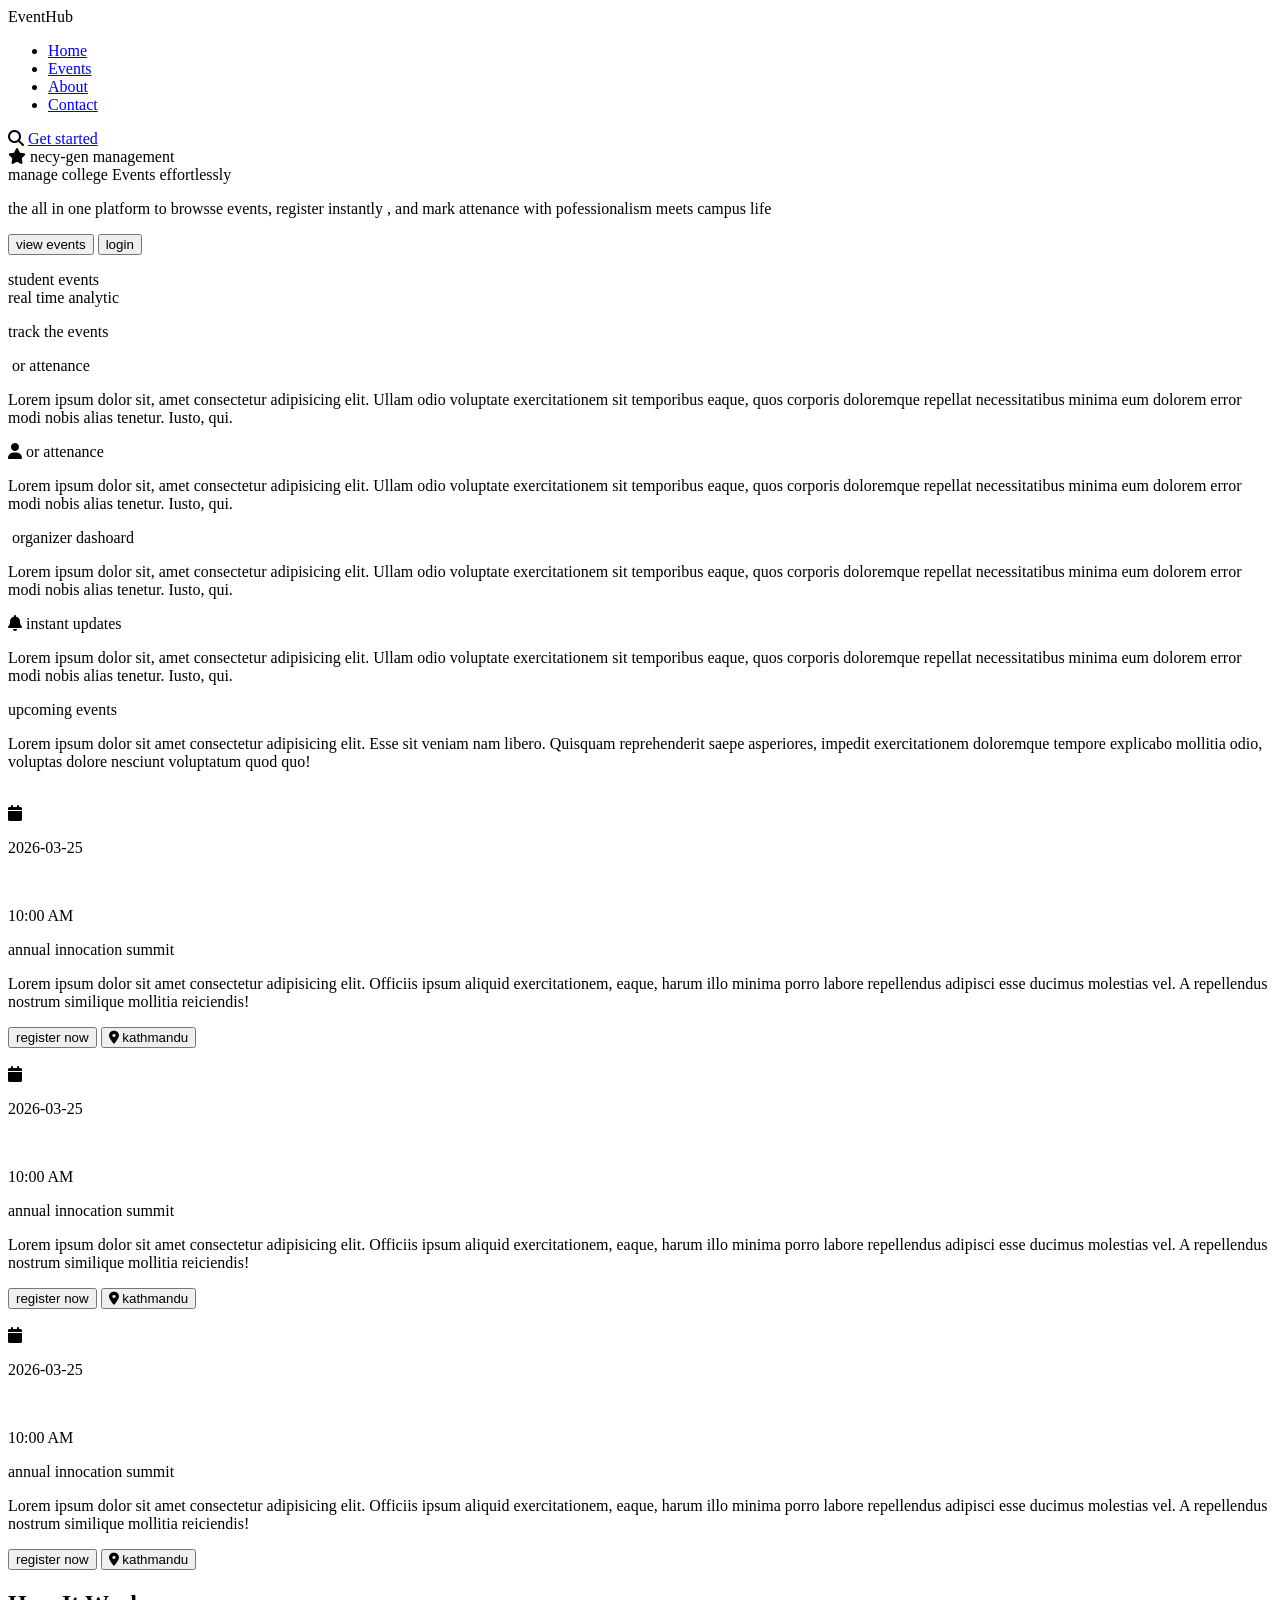
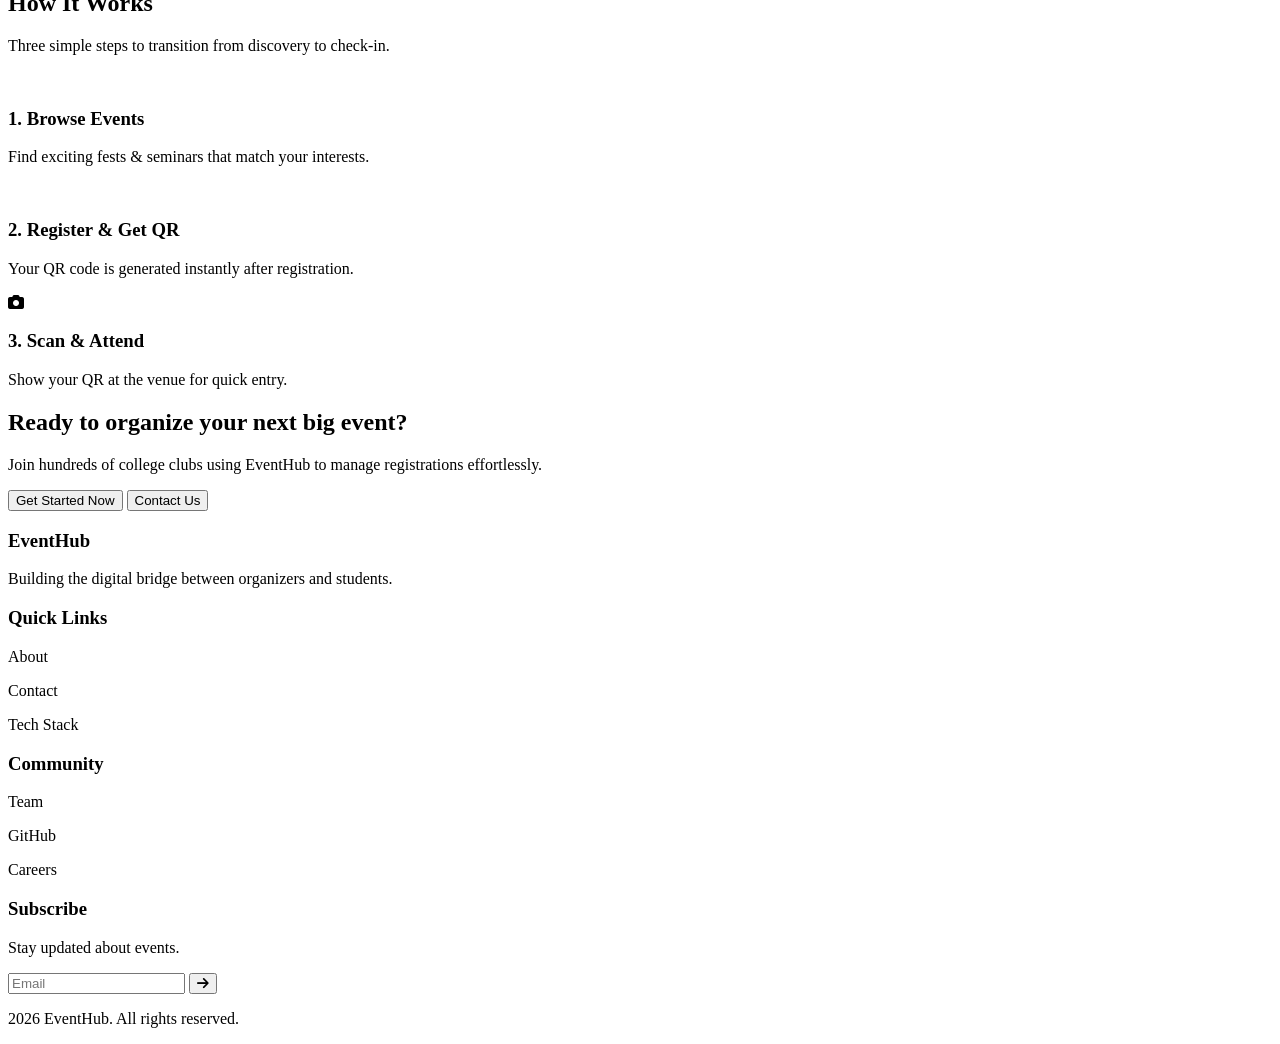
==== index.html @ f4efd7b4 "student page" ====
<!DOCTYPE html>
<html lang="en">

<head>
    <meta charset="UTF-8">
    <meta name="viewport" content="width=device-width, initial-scale=1.0">
    <title>EventHub</title>
    <script src="https://cdn.tailwindcss.com"></script>
    <link rel="stylesheet" href="asset/css/home.css">
    <link rel="stylesheet" href="https://cdnjs.cloudflare.com/ajax/libs/font-awesome/6.5.1/css/all.min.css">
    <script>
        tailwind.config = {
            theme: {
                extend: {
                    colors: {
                        primary: '#1e3a8a',
                        secondary: '#f59e0b',
                        accent: '#10b981',
                    }
                }
            }
        }
    </script>
</head>

<body class="bg-primary/10">
    <header class="bg-white border border-black ">
        <nav class="flex justify-between items-center  ">
            <span class="text-xl font-bold text-primary">EventHub</span>
            <ul class="flex  gap-10 ">
                <li><a href="#hero" class="active nav-bar-link">Home</a></li>
                <li><a href="#events" class="nav-bar-link">Events</a></li>
                <li><a href="#about" class="nav-bar-link">About</a></li>
                <li><a href="#contact" class="nav-bar-link">Contact</a></li>
            </ul>
            <div class="nav-search">
                <i class="fa fa-search"></i>
                <a class="" href="asset/pages/login.html">
                    Get started
                </a>
            </div>
        </nav>
    </header>

    <div class="hero h-screen border-b border-black/20" id="hero">
        <div class="flex flex-col gap-5 justify-start items-start">
            <span>
                <i class="fa fa-star"></i>
                necy-gen management
            </span>
            <div class="hero-intro">
                manage college
                <span>Events</span>
                effortlessly
            </div>
            <p>
                the all in one platform to browsse events, register instantly , and mark attenance with pofessionalism
                meets campus life
            </p>
            <div class="hero-button">
                <button>
                    view events
                </button>
                <button>
                    login
                </button>
            </div>
        </div>
        <div class="hero-image">
            <!-- should be in left 0 top -->
            <div class="hero-image-card">
                <div class="hero-image-card-start">
                    <span></span>
                    <span></span>
                    <span></span>
                </div>
                <span></span>
                <p></p>
            </div>
            <div class="hero-image-1">
                <span>student events</span>
            </div>
            <div class="hero-image-card">
                <div class="hero-image-card-start">
                    <span></span>
                    <span></span>
                    <span></span>
                </div>
                <span>real time analytic</span>
                <p>track the events</p>
            </div>
        </div>
    </div>

    <section>
        <div class="about-wrapper">
            <div class="about-cards">
                <i class="fa fa-organize w-2 h-2 bg-primary/10 rounded-full p-2 "></i>
                <span>or attenance</span>
                <p>Lorem ipsum dolor sit, amet consectetur adipisicing elit. Ullam odio voluptate exercitationem sit
                    temporibus eaque, quos corporis doloremque repellat necessitatibus minima eum dolorem error modi
                    nobis alias tenetur. Iusto, qui.</p>
            </div>

            <div class="about-cards">
                <i class="fa fa-user w-2 h-2 bg-primary/10 rounded-full p-2 "></i>
                <span>or attenance</span>
                <p>Lorem ipsum dolor sit, amet consectetur adipisicing elit. Ullam odio voluptate exercitationem sit
                    temporibus eaque, quos corporis doloremque repellat necessitatibus minima eum dolorem error modi
                    nobis alias tenetur. Iusto, qui.</p>
            </div>

            <div class="about-cards">
                <i class="fa fa-window w-2 h-2 bg-primary/10 rounded-full p-2 "></i>
                <span>organizer dashoard</span>
                <p>Lorem ipsum dolor sit, amet consectetur adipisicing elit. Ullam odio voluptate exercitationem sit
                    temporibus eaque, quos corporis doloremque repellat necessitatibus minima eum dolorem error modi
                    nobis alias tenetur. Iusto, qui.</p>
            </div>

            <div class="about-cards">
                <i class="fa fa-bell w-2 h-2 bg-primary/10 rounded-full p-2 "></i>
                <span>instant updates</span>
                <p>Lorem ipsum dolor sit, amet consectetur adipisicing elit. Ullam odio voluptate exercitationem sit
                    temporibus eaque, quos corporis doloremque repellat necessitatibus minima eum dolorem error modi
                    nobis alias tenetur. Iusto, qui.</p>
            </div>
        </div>
    </section>

    <section>
        <div class="event-wrapper">
            <span>upcoming events</span>
            <p>Lorem ipsum dolor sit amet consectetur adipisicing elit. Esse sit veniam nam libero. Quisquam
                reprehenderit saepe asperiores, impedit exercitationem doloremque tempore explicabo mollitia odio,
                voluptas dolore nesciunt voluptatum quod quo!</p>
            <div class="events-card-wrapper">
                <div class="events-cards">
                    <div class="events-cards-image">
                        <img src="" alt="">
                    </div>
                    <div class="events-cards-content">
                        <span>
                            <i class="fa fa-calendar"></i>
                            <p>2026-03-25</p>
                            <i class="fa fa-time"></i>
                            <p>10:00 AM</p>
                        </span>
                        <span>annual innocation summit</span>
                        <p>Lorem ipsum dolor sit amet consectetur adipisicing elit. Officiis ipsum aliquid
                            exercitationem, eaque, harum illo minima porro labore repellendus adipisci esse ducimus
                            molestias vel. A repellendus nostrum similique mollitia reiciendis!</p>
                        <div class="card-warpper">
                            <button>register now</button>
                            <button>
                                <i class="fa fa-location-dot"></i>
                                <span> kathmandu </span>
                            </button>
                        </div>
                    </div>
                </div>

                <div class="events-cards">
                    <div class="events-cards-image">
                        <img src="" alt="">
                    </div>
                    <div class="events-cards-content">
                        <span>
                            <i class="fa fa-calendar"></i>
                            <p>2026-03-25</p>
                            <i class="fa fa-time"></i>
                            <p>10:00 AM</p>
                        </span>
                        <span>annual innocation summit</span>
                        <p>Lorem ipsum dolor sit amet consectetur adipisicing elit. Officiis ipsum aliquid
                            exercitationem, eaque, harum illo minima porro labore repellendus adipisci esse ducimus
                            molestias vel. A repellendus nostrum similique mollitia reiciendis!</p>
                        <div class="card-warpper">
                            <button>register now</button>
                            <button>
                                <i class="fa fa-location-dot"></i>
                                <span> kathmandu </span>
                            </button>
                        </div>
                    </div>
                </div>

                <div class="events-cards">
                    <div class="events-cards-image">
                        <img src="" alt="">
                    </div>
                    <div class="events-cards-content">
                        <span>
                            <i class="fa fa-calendar"></i>
                            <p>2026-03-25</p>
                            <i class="fa fa-time"></i>
                            <p>10:00 AM</p>
                        </span>
                        <span>annual innocation summit</span>
                        <p>Lorem ipsum dolor sit amet consectetur adipisicing elit. Officiis ipsum aliquid
                            exercitationem, eaque, harum illo minima porro labore repellendus adipisci esse ducimus
                            molestias vel. A repellendus nostrum similique mollitia reiciendis!</p>
                        <div class="card-warpper">
                            <button>register now</button>
                            <button>
                                <i class="fa fa-location-dot"></i>
                                <span> kathmandu </span>
                            </button>
                        </div>
                    </div>
                </div>
            </div>
        </div>
    </section>

    <!-- HOW IT WORKS -->
    <section id="how-it-works">
        <div class="work-wrapper">
            <h2>How It Works</h2>
            <p>Three simple steps to transition from discovery to check-in.</p>
        </div>

        <div class="work-cards flex justify-between items-center">
            <div>
                <div class="work-icon">
                    <i class="fa fa-calender"></i>
                </div>
                <h3>1. Browse Events</h3>
                <p>Find exciting fests & seminars that match your interests.</p>
            </div>
            <div>
                <div class="work-icon">
                    <i class="fa fa-organize"></i>
                </div>
                <h3>2. Register & Get QR</h3>
                <p>Your QR code is generated instantly after registration.</p>
            </div>
            <div>
                <div class="work-icon">
                    <i class="fa fa-camera"></i>
                </div>
                <h3>3. Scan & Attend</h3>
                <p>Show your QR at the venue for quick entry.</p>
            </div>
        </div>
    </section>

    <!-- CTA SECTION -->
    <section id="cta">
        <div class="flex justify-between items-center p-10">
            <div class="cta-content">
                <h2>Ready to organize your next big event?</h2>
                <p>Join hundreds of college clubs using EventHub to manage registrations effortlessly.</p>
            </div>
            <div class="cta-buttons">
                <button>Get Started Now</button>
                <button>Contact Us</button>
            </div>
        </div>
    </section>

    <!-- FOOTER -->
    <footer>
        <div class="footer-wrapepr">
            <div class="flex flex-col gap-5">
                <h3 class="font-bold text-white text-md">EventHub</h3>
                <p class="font-sm text-white/20 text-md">Building the digital bridge between organizers and students.</p>
            </div>

            <div class="flex flex-col gap-5">
                <h3 class="font-bold text-white text-md">Quick Links</h3>
                <p class="footer-links">About</p>
                <p class="footer-links">Contact</p>
                <p class="footer-links">Tech Stack</p>
            </div>

            <div class="flex flex-col gap-5">
                <h3 class="font-bold text-white text-md">Community</h3>
                <p class="footer-links">Team</p>
                <p class="footer-links">GitHub</p>
                <p class="footer-links">Careers</p>
            </div>

            <div class="flex flex-col gap-5">
                <h3 class="font-bold text-white text-md">Subscribe</h3>
                <p class="footer-links">Stay updated about events.</p>
                <div class="flex flex-row">
                    <input placeholder="Email" class=" w-40 h-10 rounded-l-lg p-2 footer-input">
                    <button class="footer-button">
                        <i class="fa fa-arrow-right"></i>
                    </button>
                </div>
            </div>
        </div>
        <p>2026 EventHub. All rights reserved.</p>
    </footer>

</body>
</html>
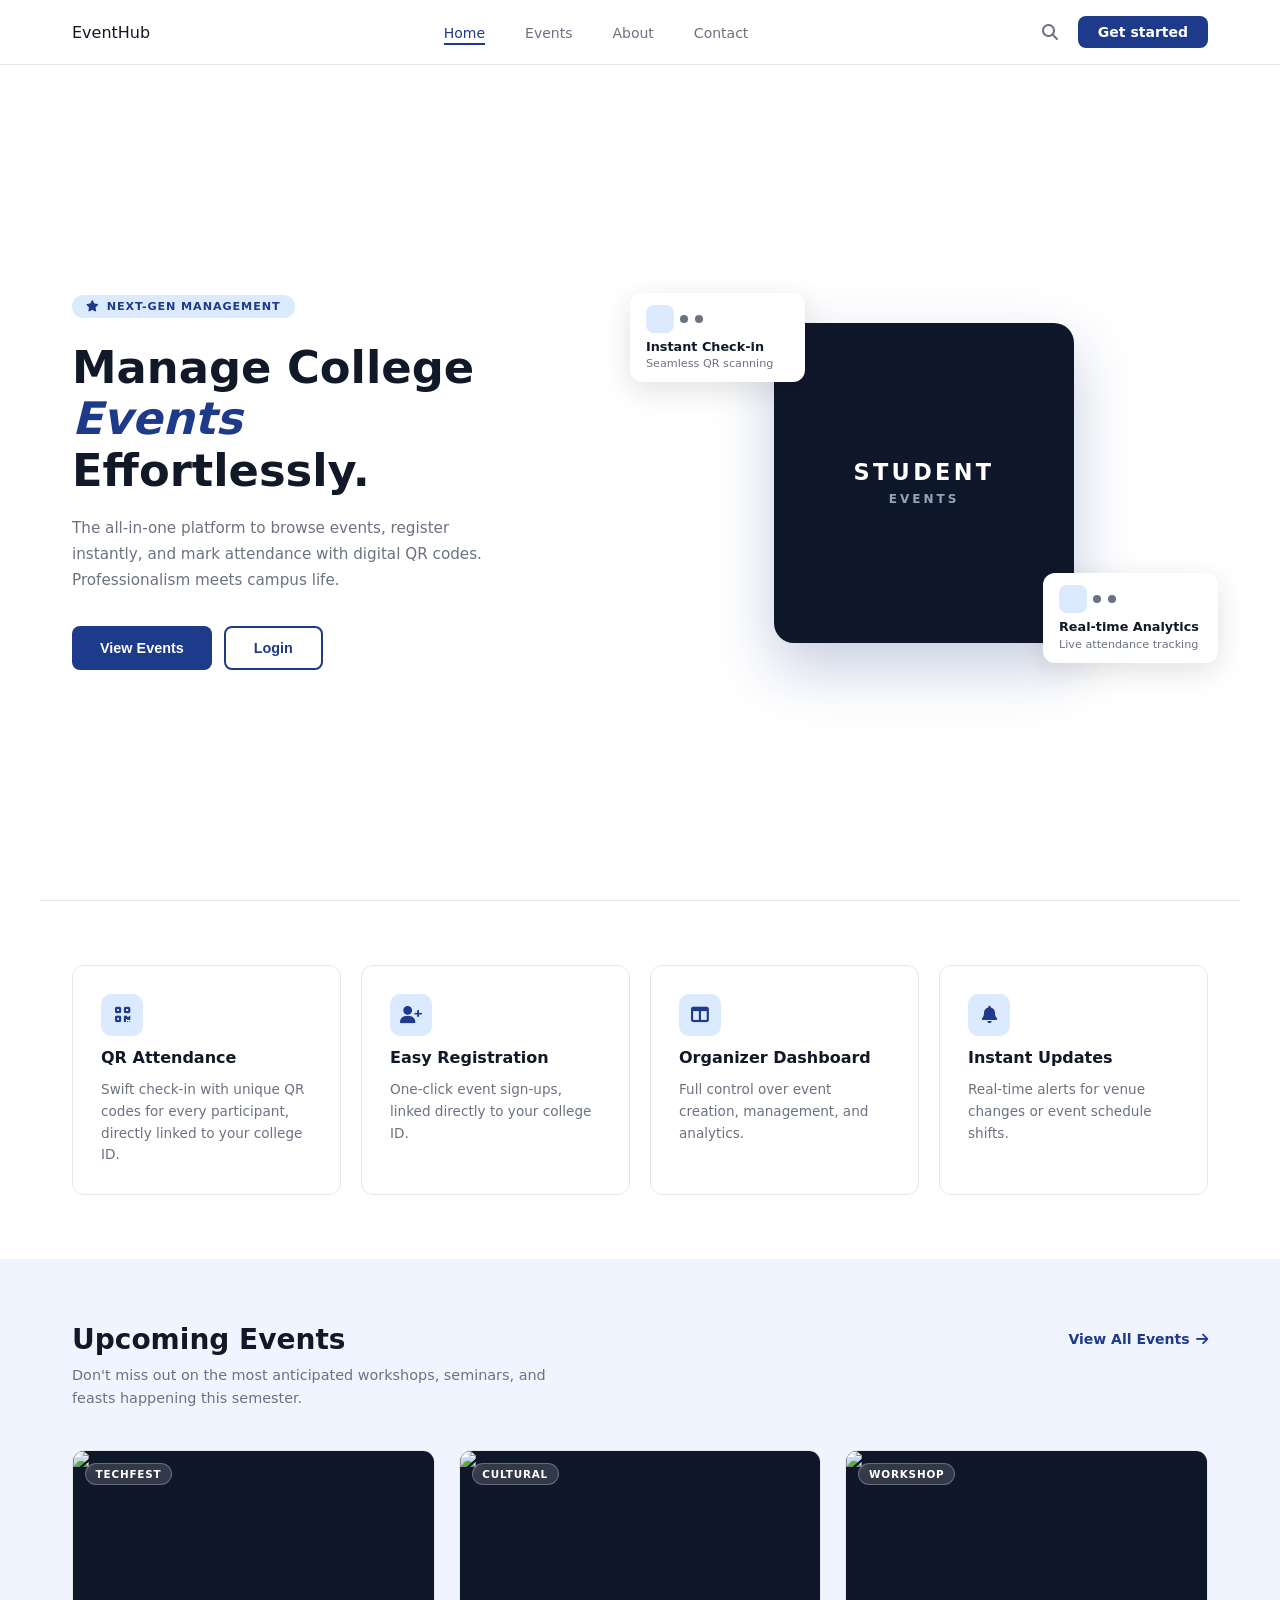
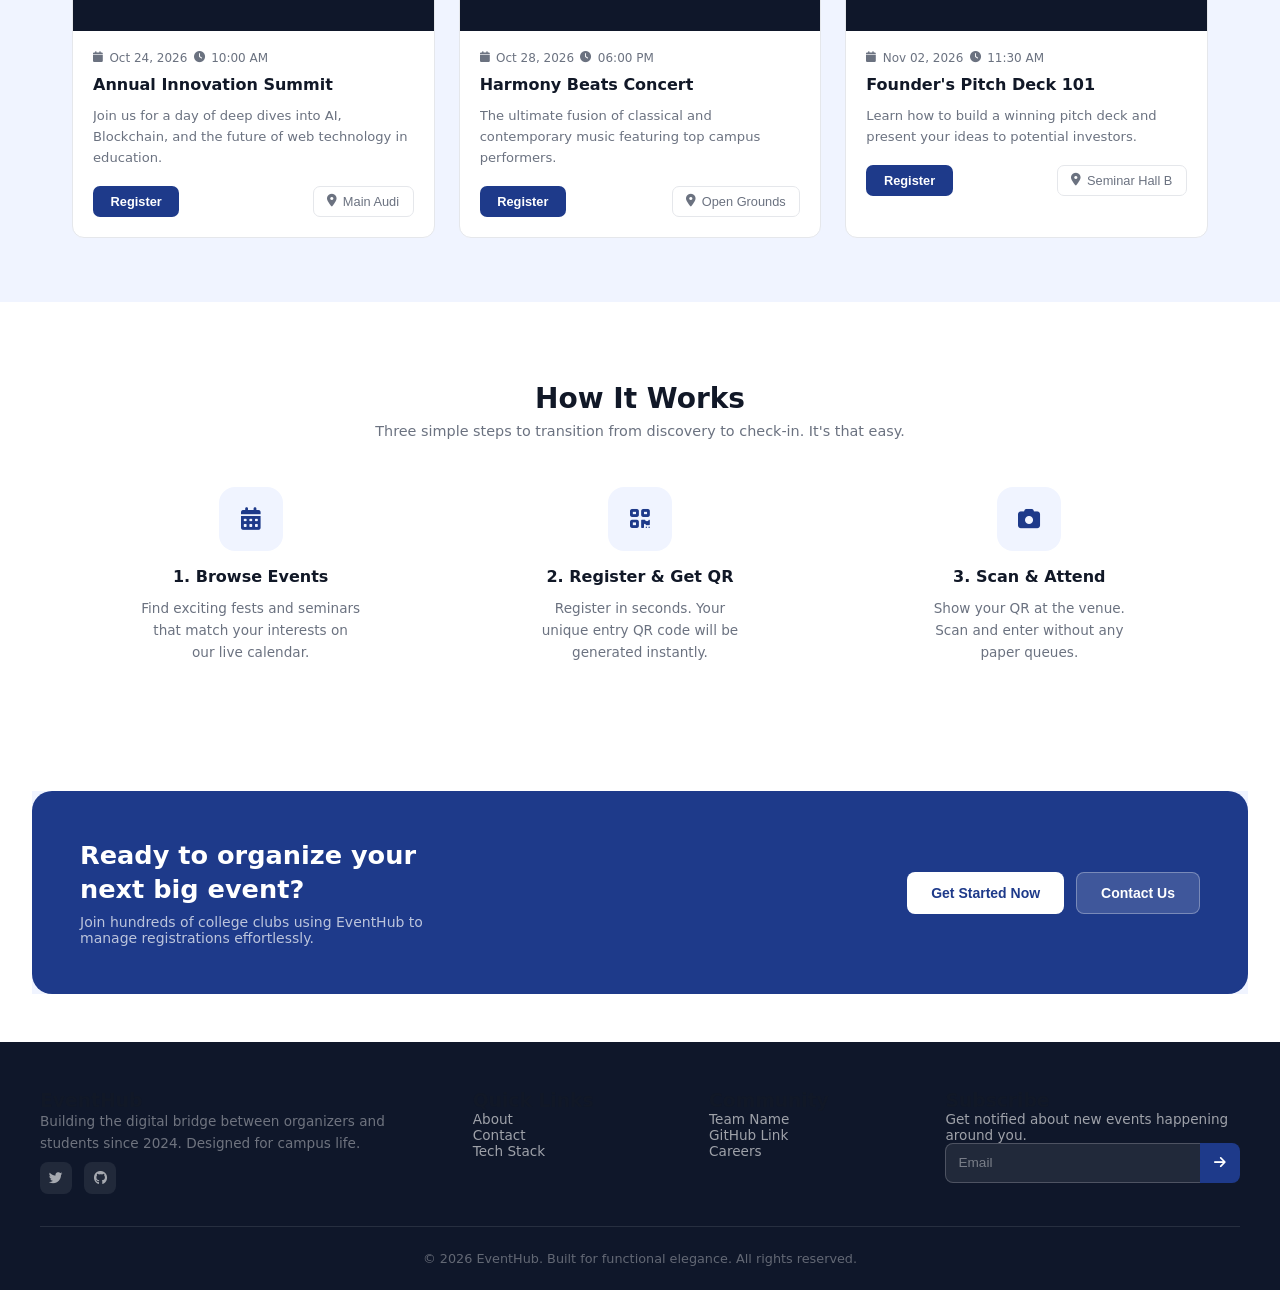
==== commit d64d75fd: "index and student page edit" ====
--- a/index.html
+++ b/index.html
@@ -23,11 +23,11 @@
     </script>
 </head>
 
-<body class="bg-primary/10">
-    <header class="bg-white border border-black ">
-        <nav class="flex justify-between items-center  ">
+<body class="bg-white">
+    <header>
+        <nav>
             <span class="text-xl font-bold text-primary">EventHub</span>
-            <ul class="flex  gap-10 ">
+            <ul>
                 <li><a href="#hero" class="active nav-bar-link">Home</a></li>
                 <li><a href="#events" class="nav-bar-link">Events</a></li>
                 <li><a href="#about" class="nav-bar-link">About</a></li>
@@ -35,126 +35,119 @@
             </ul>
             <div class="nav-search">
                 <i class="fa fa-search"></i>
-                <a class="" href="asset/pages/login.html">
-                    Get started
-                </a>
+                <a href="asset/pages/login.html">Get started</a>
             </div>
         </nav>
     </header>
 
-    <div class="hero h-screen border-b border-black/20" id="hero">
-        <div class="flex flex-col gap-5 justify-start items-start">
+    <!-- HERO -->
+    <div class="hero" id="hero">
+        <div>
             <span>
                 <i class="fa fa-star"></i>
-                necy-gen management
+                next-gen management
             </span>
             <div class="hero-intro">
-                manage college
+                Manage College
                 <span>Events</span>
-                effortlessly
+                Effortlessly.
             </div>
             <p>
-                the all in one platform to browsse events, register instantly , and mark attenance with pofessionalism
-                meets campus life
+                The all-in-one platform to browse events, register instantly, and mark attendance with digital QR codes.
+                Professionalism meets campus life.
             </p>
             <div class="hero-button">
-                <button>
-                    view events
-                </button>
-                <button>
-                    login
-                </button>
+                <button>View Events</button>
+                <button>Login</button>
             </div>
         </div>
         <div class="hero-image">
-            <!-- should be in left 0 top -->
+            <!-- Top-left card: Instant Check-in -->
             <div class="hero-image-card">
                 <div class="hero-image-card-start">
                     <span></span>
                     <span></span>
                     <span></span>
                 </div>
-                <span></span>
-                <p></p>
-            </div>
+                <span>Instant Check-in</span>
+                <p>Seamless QR scanning</p>
+            </div>
+
+            <!-- Center dark card -->
             <div class="hero-image-1">
-                <span>student events</span>
-            </div>
+                STUDENT
+                <span>EVENTS</span>
+            </div>
+
+            <!-- Bottom-right card: Real-time Analytics -->
             <div class="hero-image-card">
                 <div class="hero-image-card-start">
                     <span></span>
                     <span></span>
                     <span></span>
                 </div>
-                <span>real time analytic</span>
-                <p>track the events</p>
+                <span>Real-time Analytics</span>
+                <p>Live attendance tracking</p>
             </div>
         </div>
     </div>
 
-    <section>
+    <!-- ABOUT / FEATURE CARDS -->
+    <section id="about">
         <div class="about-wrapper">
             <div class="about-cards">
-                <i class="fa fa-organize w-2 h-2 bg-primary/10 rounded-full p-2 "></i>
-                <span>or attenance</span>
-                <p>Lorem ipsum dolor sit, amet consectetur adipisicing elit. Ullam odio voluptate exercitationem sit
-                    temporibus eaque, quos corporis doloremque repellat necessitatibus minima eum dolorem error modi
-                    nobis alias tenetur. Iusto, qui.</p>
-            </div>
-
-            <div class="about-cards">
-                <i class="fa fa-user w-2 h-2 bg-primary/10 rounded-full p-2 "></i>
-                <span>or attenance</span>
-                <p>Lorem ipsum dolor sit, amet consectetur adipisicing elit. Ullam odio voluptate exercitationem sit
-                    temporibus eaque, quos corporis doloremque repellat necessitatibus minima eum dolorem error modi
-                    nobis alias tenetur. Iusto, qui.</p>
-            </div>
-
-            <div class="about-cards">
-                <i class="fa fa-window w-2 h-2 bg-primary/10 rounded-full p-2 "></i>
-                <span>organizer dashoard</span>
-                <p>Lorem ipsum dolor sit, amet consectetur adipisicing elit. Ullam odio voluptate exercitationem sit
-                    temporibus eaque, quos corporis doloremque repellat necessitatibus minima eum dolorem error modi
-                    nobis alias tenetur. Iusto, qui.</p>
-            </div>
-
-            <div class="about-cards">
-                <i class="fa fa-bell w-2 h-2 bg-primary/10 rounded-full p-2 "></i>
-                <span>instant updates</span>
-                <p>Lorem ipsum dolor sit, amet consectetur adipisicing elit. Ullam odio voluptate exercitationem sit
-                    temporibus eaque, quos corporis doloremque repellat necessitatibus minima eum dolorem error modi
-                    nobis alias tenetur. Iusto, qui.</p>
-            </div>
-        </div>
-    </section>
-
-    <section>
+                <i class="fa fa-qrcode"></i>
+                <span>QR Attendance</span>
+                <p>Swift check-in with unique QR codes for every participant, directly linked to your college ID.</p>
+            </div>
+            <div class="about-cards">
+                <i class="fa fa-user-plus"></i>
+                <span>Easy Registration</span>
+                <p>One-click event sign-ups, linked directly to your college ID.</p>
+            </div>
+            <div class="about-cards">
+                <i class="fa fa-table-columns"></i>
+                <span>Organizer Dashboard</span>
+                <p>Full control over event creation, management, and analytics.</p>
+            </div>
+            <div class="about-cards">
+                <i class="fa fa-bell"></i>
+                <span>Instant Updates</span>
+                <p>Real-time alerts for venue changes or event schedule shifts.</p>
+            </div>
+        </div>
+    </section>
+
+    <!-- EVENTS SECTION -->
+    <section id="events">
         <div class="event-wrapper">
-            <span>upcoming events</span>
-            <p>Lorem ipsum dolor sit amet consectetur adipisicing elit. Esse sit veniam nam libero. Quisquam
-                reprehenderit saepe asperiores, impedit exercitationem doloremque tempore explicabo mollitia odio,
-                voluptas dolore nesciunt voluptatum quod quo!</p>
+            <div class="event-wrapper-header">
+                <div>
+                    <span>Upcoming Events</span>
+                    <p>Don't miss out on the most anticipated workshops, seminars, and feasts happening this semester.</p>
+                </div>
+                <a href="#">View All Events <i class="fa fa-arrow-right"></i></a>
+            </div>
             <div class="events-card-wrapper">
                 <div class="events-cards">
                     <div class="events-cards-image">
-                        <img src="" alt="">
+                        <img src="https://images.unsplash.com/photo-1540575467063-178a50c2df87?w=600&auto=format&fit=crop" alt="Tech Summit">
+                        <span class="event-badge">TechFest</span>
                     </div>
                     <div class="events-cards-content">
                         <span>
                             <i class="fa fa-calendar"></i>
-                            <p>2026-03-25</p>
-                            <i class="fa fa-time"></i>
+                            <p>Oct 24, 2026</p>
+                            <i class="fa fa-clock"></i>
                             <p>10:00 AM</p>
                         </span>
-                        <span>annual innocation summit</span>
-                        <p>Lorem ipsum dolor sit amet consectetur adipisicing elit. Officiis ipsum aliquid
-                            exercitationem, eaque, harum illo minima porro labore repellendus adipisci esse ducimus
-                            molestias vel. A repellendus nostrum similique mollitia reiciendis!</p>
+                        <span>Annual Innovation Summit</span>
+                        <p>Join us for a day of deep dives into AI, Blockchain, and the future of web technology in education.</p>
                         <div class="card-warpper">
-                            <button>register now</button>
+                            <button>Register</button>
                             <button>
                                 <i class="fa fa-location-dot"></i>
-                                <span> kathmandu </span>
+                                <span>Main Audi</span>
                             </button>
                         </div>
                     </div>
@@ -162,24 +155,23 @@
 
                 <div class="events-cards">
                     <div class="events-cards-image">
-                        <img src="" alt="">
+                        <img src="https://images.unsplash.com/photo-1493225457124-a3eb161ffa5f?w=600&auto=format&fit=crop" alt="Harmony Beats">
+                        <span class="event-badge">Cultural</span>
                     </div>
                     <div class="events-cards-content">
                         <span>
                             <i class="fa fa-calendar"></i>
-                            <p>2026-03-25</p>
-                            <i class="fa fa-time"></i>
-                            <p>10:00 AM</p>
+                            <p>Oct 28, 2026</p>
+                            <i class="fa fa-clock"></i>
+                            <p>06:00 PM</p>
                         </span>
-                        <span>annual innocation summit</span>
-                        <p>Lorem ipsum dolor sit amet consectetur adipisicing elit. Officiis ipsum aliquid
-                            exercitationem, eaque, harum illo minima porro labore repellendus adipisci esse ducimus
-                            molestias vel. A repellendus nostrum similique mollitia reiciendis!</p>
+                        <span>Harmony Beats Concert</span>
+                        <p>The ultimate fusion of classical and contemporary music featuring top campus performers.</p>
                         <div class="card-warpper">
-                            <button>register now</button>
+                            <button>Register</button>
                             <button>
                                 <i class="fa fa-location-dot"></i>
-                                <span> kathmandu </span>
+                                <span>Open Grounds</span>
                             </button>
                         </div>
                     </div>
@@ -187,24 +179,23 @@
 
                 <div class="events-cards">
                     <div class="events-cards-image">
-                        <img src="" alt="">
+                        <img src="https://images.unsplash.com/photo-1559136555-9303baea8ebd?w=600&auto=format&fit=crop" alt="Pitch Deck">
+                        <span class="event-badge">Workshop</span>
                     </div>
                     <div class="events-cards-content">
                         <span>
                             <i class="fa fa-calendar"></i>
-                            <p>2026-03-25</p>
-                            <i class="fa fa-time"></i>
-                            <p>10:00 AM</p>
+                            <p>Nov 02, 2026</p>
+                            <i class="fa fa-clock"></i>
+                            <p>11:30 AM</p>
                         </span>
-                        <span>annual innocation summit</span>
-                        <p>Lorem ipsum dolor sit amet consectetur adipisicing elit. Officiis ipsum aliquid
-                            exercitationem, eaque, harum illo minima porro labore repellendus adipisci esse ducimus
-                            molestias vel. A repellendus nostrum similique mollitia reiciendis!</p>
+                        <span>Founder's Pitch Deck 101</span>
+                        <p>Learn how to build a winning pitch deck and present your ideas to potential investors.</p>
                         <div class="card-warpper">
-                            <button>register now</button>
+                            <button>Register</button>
                             <button>
                                 <i class="fa fa-location-dot"></i>
-                                <span> kathmandu </span>
+                                <span>Seminar Hall B</span>
                             </button>
                         </div>
                     </div>
@@ -217,37 +208,36 @@
     <section id="how-it-works">
         <div class="work-wrapper">
             <h2>How It Works</h2>
-            <p>Three simple steps to transition from discovery to check-in.</p>
-        </div>
-
-        <div class="work-cards flex justify-between items-center">
+            <p>Three simple steps to transition from discovery to check-in. It's that easy.</p>
+        </div>
+        <div class="work-cards">
             <div>
                 <div class="work-icon">
-                    <i class="fa fa-calender"></i>
+                    <i class="fa fa-calendar-days"></i>
                 </div>
                 <h3>1. Browse Events</h3>
-                <p>Find exciting fests & seminars that match your interests.</p>
+                <p>Find exciting fests and seminars that match your interests on our live calendar.</p>
             </div>
             <div>
                 <div class="work-icon">
-                    <i class="fa fa-organize"></i>
-                </div>
-                <h3>2. Register & Get QR</h3>
-                <p>Your QR code is generated instantly after registration.</p>
+                    <i class="fa fa-qrcode"></i>
+                </div>
+                <h3>2. Register &amp; Get QR</h3>
+                <p>Register in seconds. Your unique entry QR code will be generated instantly.</p>
             </div>
             <div>
                 <div class="work-icon">
                     <i class="fa fa-camera"></i>
                 </div>
-                <h3>3. Scan & Attend</h3>
-                <p>Show your QR at the venue for quick entry.</p>
+                <h3>3. Scan &amp; Attend</h3>
+                <p>Show your QR at the venue. Scan and enter without any paper queues.</p>
             </div>
         </div>
     </section>
 
     <!-- CTA SECTION -->
     <section id="cta">
-        <div class="flex justify-between items-center p-10">
+        <div>
             <div class="cta-content">
                 <h2>Ready to organize your next big event?</h2>
                 <p>Join hundreds of college clubs using EventHub to manage registrations effortlessly.</p>
@@ -262,37 +252,41 @@
     <!-- FOOTER -->
     <footer>
         <div class="footer-wrapepr">
-            <div class="flex flex-col gap-5">
-                <h3 class="font-bold text-white text-md">EventHub</h3>
-                <p class="font-sm text-white/20 text-md">Building the digital bridge between organizers and students.</p>
-            </div>
-
-            <div class="flex flex-col gap-5">
-                <h3 class="font-bold text-white text-md">Quick Links</h3>
-                <p class="footer-links">About</p>
-                <p class="footer-links">Contact</p>
-                <p class="footer-links">Tech Stack</p>
-            </div>
-
-            <div class="flex flex-col gap-5">
-                <h3 class="font-bold text-white text-md">Community</h3>
-                <p class="footer-links">Team</p>
-                <p class="footer-links">GitHub</p>
-                <p class="footer-links">Careers</p>
-            </div>
-
-            <div class="flex flex-col gap-5">
-                <h3 class="font-bold text-white text-md">Subscribe</h3>
-                <p class="footer-links">Stay updated about events.</p>
-                <div class="flex flex-row">
-                    <input placeholder="Email" class=" w-40 h-10 rounded-l-lg p-2 footer-input">
+            <div class="flex flex-col gap-4">
+                <h3 class="font-bold text-white text-base">EventHub</h3>
+                <p style="font-size:0.85rem;color:rgba(255,255,255,0.4);line-height:1.6;">Building the digital bridge between organizers and students since 2024. Designed for campus life.</p>
+                <div class="footer-socials">
+                    <a href="#"><i class="fab fa-twitter"></i></a>
+                    <a href="#"><i class="fab fa-github"></i></a>
+                </div>
+            </div>
+
+            <div class="flex flex-col gap-4">
+                <h3 class="font-bold text-white text-base">Quick Links</h3>
+                <a href="#" class="footer-links">About</a>
+                <a href="#" class="footer-links">Contact</a>
+                <a href="#" class="footer-links">Tech Stack</a>
+            </div>
+
+            <div class="flex flex-col gap-4">
+                <h3 class="font-bold text-white text-base">Community</h3>
+                <a href="#" class="footer-links">Team Name</a>
+                <a href="#" class="footer-links">GitHub Link</a>
+                <a href="#" class="footer-links">Careers</a>
+            </div>
+
+            <div class="flex flex-col gap-4">
+                <h3 class="font-bold text-white text-base">Subscribe</h3>
+                <p class="footer-links" style="cursor:default;">Get notified about new events happening around you.</p>
+                <div style="display:flex;flex-direction:row;align-items:center;">
+                    <input type="email" placeholder="Email">
                     <button class="footer-button">
                         <i class="fa fa-arrow-right"></i>
                     </button>
                 </div>
             </div>
         </div>
-        <p>2026 EventHub. All rights reserved.</p>
+        <p>© 2026 EventHub. Built for functional elegance. All rights reserved.</p>
     </footer>
 
 </body>
--- a/asset/css/home.css
+++ b/asset/css/home.css
@@ -0,0 +1,816 @@
+/* ── ROOT VARIABLES ── */
+:root {
+    --primary: #1e3a8a;
+    --secondary: #f59e0b;
+    --accent: #10b981;
+    --text: #111827;
+    --muted: #6b7280;
+    --bg-light: #f0f4ff;
+    --white: #ffffff;
+    --border: #e5e7eb;
+    --radius: 12px;
+    --font: 'Segoe UI', system-ui, sans-serif;
+}
+
+* {
+    box-sizing: border-box;
+    margin: 0;
+    padding: 0;
+}
+
+body {
+    font-family: var(--font);
+    color: var(--text);
+    background: var(--white);
+}
+
+/* ══════════════════════════════
+   NAV
+══════════════════════════════ */
+header {
+    position: sticky;
+    top: 0;
+    z-index: 50;
+    background: var(--white);
+    border-bottom: 1px solid var(--border);
+    border-left: none;
+    border-right: none;
+    border-top: none;
+}
+
+nav {
+    max-width: 1200px;
+    margin: 0 auto;
+    padding: 0 2rem;
+    height: 64px;
+    display: flex;
+    justify-content: space-between;
+    align-items: center;
+}
+
+nav ul {
+    list-style: none;
+    display: flex;
+    gap: 2.5rem;
+    align-items: center;
+}
+
+.nav-bar-link {
+    text-decoration: none;
+    font-size: 0.875rem;
+    font-weight: 500;
+    color: var(--muted);
+    transition: color 0.2s;
+    padding-bottom: 2px;
+}
+
+.nav-bar-link:hover {
+    color: var(--primary);
+}
+
+.nav-bar-link.active {
+    color: var(--primary);
+    border-bottom: 2px solid var(--primary);
+}
+
+.nav-search {
+    display: flex;
+    align-items: center;
+    gap: 1.25rem;
+}
+
+.nav-search i {
+    color: var(--muted);
+    font-size: 1rem;
+    cursor: pointer;
+}
+
+.nav-search a {
+    text-decoration: none;
+    background: var(--primary);
+    color: var(--white);
+    padding: 0.5rem 1.25rem;
+    border-radius: 8px;
+    font-size: 0.875rem;
+    font-weight: 600;
+    transition: background 0.2s;
+}
+
+.nav-search a:hover {
+    background: #1e40af;
+}
+
+/* ══════════════════════════════
+   HERO
+══════════════════════════════ */
+.hero {
+    display: flex;
+    align-items: center;
+    justify-content: space-between;
+    gap: 3rem;
+    padding: 5rem 2rem;
+    max-width: 1200px;
+    margin: 0 auto;
+    min-height: calc(100vh - 64px);
+    border-bottom: 1px solid var(--border);
+}
+
+/* hero left column */
+.hero > div:first-child {
+    flex: 1;
+    max-width: 520px;
+    display: flex;
+    flex-direction: column;
+    gap: 0;
+}
+
+.hero > div:first-child > span:first-child {
+    display: inline-flex;
+    align-items: center;
+    gap: 0.4rem;
+    font-size: 0.7rem;
+    font-weight: 700;
+    letter-spacing: 0.08em;
+    text-transform: uppercase;
+    color: var(--primary);
+    background: #dbeafe;
+    padding: 0.3rem 0.9rem;
+    border-radius: 999px;
+    margin-bottom: 1.5rem;
+    width: fit-content;
+}
+
+.hero-intro {
+    font-size: clamp(2rem, 3.5vw, 3rem);
+    font-weight: 800;
+    line-height: 1.15;
+    color: var(--text);
+    margin-bottom: 1.25rem;
+}
+
+.hero-intro span {
+    color: var(--primary);
+    font-style: italic;
+    display: block;
+}
+
+.hero > div:first-child > p {
+    color: var(--muted);
+    font-size: 0.95rem;
+    line-height: 1.7;
+    margin-bottom: 2rem;
+    max-width: 420px;
+}
+
+.hero-button {
+    display: flex;
+    gap: 0.75rem;
+    flex-wrap: wrap;
+}
+
+.hero-button button:first-child {
+    background: var(--primary);
+    color: var(--white);
+    border: none;
+    padding: 0.75rem 1.75rem;
+    border-radius: 8px;
+    font-weight: 600;
+    font-size: 0.9rem;
+    cursor: pointer;
+    text-transform: capitalize;
+    transition: background 0.2s;
+}
+
+.hero-button button:first-child:hover {
+    background: #1e40af;
+}
+
+.hero-button button:last-child {
+    background: transparent;
+    color: var(--primary);
+    border: 2px solid var(--primary);
+    padding: 0.75rem 1.75rem;
+    border-radius: 8px;
+    font-weight: 600;
+    font-size: 0.9rem;
+    cursor: pointer;
+    text-transform: capitalize;
+    transition: all 0.2s;
+}
+
+.hero-button button:last-child:hover {
+    background: var(--primary);
+    color: var(--white);
+}
+
+/* hero right visual */
+.hero-image {
+    flex: 1;
+    position: relative;
+    display: flex;
+    justify-content: center;
+    align-items: center;
+    min-height: 420px;
+}
+
+.hero-image-1 {
+    width: 300px;
+    height: 320px;
+    background: #0f172a;
+    border-radius: 20px;
+    display: flex;
+    flex-direction: column;
+    align-items: center;
+    justify-content: center;
+    color: var(--white);
+    font-size: 1.4rem;
+    font-weight: 700;
+    letter-spacing: 0.15em;
+    text-transform: uppercase;
+    box-shadow: 0 25px 60px rgba(30, 58, 138, 0.25);
+    position: relative;
+    z-index: 1;
+}
+
+.hero-image-1 > span {
+    font-size: 0.75rem;
+    color: #94a3b8;
+    letter-spacing: 0.25em;
+    margin-top: 0.4rem;
+}
+
+/* Top-left card (instant check-in) */
+.hero-image > .hero-image-card:first-child {
+    position: absolute;
+    top: 20px;
+    left: -10px;
+    z-index: 2;
+}
+
+/* Bottom-right card (real-time analytics) */
+.hero-image > .hero-image-card:last-child {
+    position: absolute;
+    bottom: 30px;
+    right: -10px;
+    z-index: 2;
+}
+
+.hero-image-card {
+    background: var(--white);
+    border-radius: 12px;
+    padding: 0.75rem 1rem;
+    box-shadow: 0 8px 30px rgba(0, 0, 0, 0.12);
+    min-width: 175px;
+}
+
+.hero-image-card-start {
+    display: flex;
+    align-items: center;
+    gap: 0.4rem;
+    margin-bottom: 0.4rem;
+}
+
+.hero-image-card-start span:first-child {
+    width: 28px;
+    height: 28px;
+    border-radius: 8px;
+    display: inline-block;
+    background-color: #dbeafe;
+    flex-shrink: 0;
+}
+
+.hero-image-card-start span:not(:first-child) {
+    width: 8px;
+    height: 8px;
+    border-radius: 50%;
+    display: inline-block;
+    background: var(--muted);
+}
+
+.hero-image-card > span {
+    display: block;
+    font-size: 0.8rem;
+    font-weight: 700;
+    color: var(--text);
+}
+
+.hero-image-card > p {
+    font-size: 0.7rem;
+    color: var(--muted);
+    margin-top: 0.2rem;
+}
+
+/* ══════════════════════════════
+   ABOUT / FEATURE CARDS
+══════════════════════════════ */
+.about-wrapper {
+    max-width: 1200px;
+    margin: 0 auto;
+    padding: 4rem 2rem;
+    display: flex;
+    gap: 1.25rem;
+}
+
+.about-cards {
+    flex: 1;
+    background: var(--white);
+    border: 1px solid var(--border);
+    border-radius: var(--radius);
+    padding: 1.75rem;
+    display: flex;
+    flex-direction: column;
+    gap: 0.75rem;
+    transition: box-shadow 0.2s;
+}
+
+.about-cards:hover {
+    box-shadow: 0 8px 30px rgba(30, 58, 138, 0.08);
+}
+
+.about-cards i {
+    font-size: 1.1rem;
+    color: var(--primary);
+    background: #dbeafe;
+    width: 42px;
+    height: 42px;
+    border-radius: 10px;
+    display: flex;
+    align-items: center;
+    justify-content: center;
+}
+
+.about-cards span {
+    font-size: 1rem;
+    font-weight: 700;
+    color: var(--text);
+    text-transform: capitalize;
+}
+
+.about-cards p {
+    font-size: 0.85rem;
+    color: var(--muted);
+    line-height: 1.6;
+}
+
+/* ══════════════════════════════
+   EVENTS SECTION
+══════════════════════════════ */
+.event-wrapper {
+    max-width: 1200px;
+    margin: 0 auto;
+    padding: 4rem 2rem;
+}
+
+.event-wrapper-header {
+    display: flex;
+    justify-content: space-between;
+    align-items: flex-start;
+    margin-bottom: 2.5rem;
+}
+
+.event-wrapper > span,
+.event-wrapper-header > div > span {
+    display: block;
+    font-size: 1.75rem;
+    font-weight: 800;
+    color: var(--text);
+    margin-bottom: 0.5rem;
+    text-transform: capitalize;
+}
+
+.event-wrapper > p,
+.event-wrapper-header > div > p {
+    color: var(--muted);
+    font-size: 0.9rem;
+    max-width: 480px;
+    line-height: 1.6;
+}
+
+/* "View All Events" link */
+.event-wrapper-header > a {
+    display: flex;
+    align-items: center;
+    gap: 0.4rem;
+    font-size: 0.875rem;
+    font-weight: 600;
+    color: var(--primary);
+    text-decoration: none;
+    white-space: nowrap;
+    margin-top: 0.5rem;
+    transition: gap 0.2s;
+}
+
+.event-wrapper-header > a:hover {
+    gap: 0.65rem;
+}
+
+.events-card-wrapper {
+    display: grid;
+    grid-template-columns: repeat(3, 1fr);
+    gap: 1.5rem;
+}
+
+.events-cards {
+    border: 1px solid var(--border);
+    border-radius: var(--radius);
+    overflow: hidden;
+    background: var(--white);
+    transition: box-shadow 0.2s;
+}
+
+.events-cards:hover {
+    box-shadow: 0 8px 30px rgba(30, 58, 138, 0.1);
+}
+
+.events-cards-image {
+    width: 100%;
+    height: 180px;
+    background: #0f172a;
+    overflow: hidden;
+    position: relative;
+}
+
+.events-cards-image img {
+    width: 100%;
+    height: 100%;
+    object-fit: cover;
+}
+
+/* Category badge on the image */
+.events-cards-image .event-badge {
+    position: absolute;
+    top: 12px;
+    left: 12px;
+    font-size: 0.65rem;
+    font-weight: 700;
+    letter-spacing: 0.08em;
+    text-transform: uppercase;
+    padding: 0.25rem 0.6rem;
+    border-radius: 999px;
+    background: rgba(255, 255, 255, 0.15);
+    color: var(--white);
+    backdrop-filter: blur(4px);
+    border: 1px solid rgba(255, 255, 255, 0.25);
+}
+
+.events-cards-content {
+    padding: 1.25rem;
+    display: flex;
+    flex-direction: column;
+    gap: 0.6rem;
+}
+
+/* Date + time row */
+.events-cards-content > span:first-child {
+    display: flex;
+    align-items: center;
+    gap: 0.4rem;
+    font-size: 0.75rem;
+    color: var(--muted);
+    flex-wrap: wrap;
+}
+
+.events-cards-content > span:first-child i {
+    font-size: 0.7rem;
+}
+
+.events-cards-content > span:first-child p {
+    margin: 0;
+    font-size: 0.75rem;
+    color: var(--muted);
+}
+
+/* Event title */
+.events-cards-content > span:nth-child(2) {
+    font-size: 1rem;
+    font-weight: 700;
+    color: var(--text);
+    text-transform: capitalize;
+    line-height: 1.3;
+}
+
+/* Description */
+.events-cards-content > p {
+    font-size: 0.82rem;
+    color: var(--muted);
+    line-height: 1.6;
+    display: -webkit-box;
+    -webkit-line-clamp: 3;
+    -webkit-box-orient: vertical;
+    overflow: hidden;
+}
+
+.card-warpper {
+    display: flex;
+    align-items: center;
+    justify-content: space-between;
+    margin-top: 0.5rem;
+    gap: 0.5rem;
+}
+
+.card-warpper button:first-child {
+    background: var(--primary);
+    color: var(--white);
+    border: none;
+    padding: 0.5rem 1.1rem;
+    border-radius: 7px;
+    font-size: 0.8rem;
+    font-weight: 600;
+    cursor: pointer;
+    text-transform: capitalize;
+    transition: background 0.2s;
+}
+
+.card-warpper button:first-child:hover {
+    background: #1e40af;
+}
+
+.card-warpper button:last-child {
+    background: transparent;
+    border: 1px solid var(--border);
+    color: var(--muted);
+    padding: 0.45rem 0.85rem;
+    border-radius: 7px;
+    font-size: 0.8rem;
+    font-weight: 500;
+    cursor: pointer;
+    display: flex;
+    align-items: center;
+    gap: 0.35rem;
+    transition: border-color 0.2s;
+}
+
+.card-warpper button:last-child:hover {
+    border-color: var(--primary);
+    color: var(--primary);
+}
+
+/* ══════════════════════════════
+   HOW IT WORKS
+══════════════════════════════ */
+#how-it-works {
+    padding: 5rem 2rem;
+    max-width: 1200px;
+    margin: 0 auto;
+}
+
+.work-wrapper {
+    text-align: center;
+    margin-bottom: 3rem;
+}
+
+.work-wrapper h2 {
+    font-size: 1.75rem;
+    font-weight: 800;
+    color: var(--text);
+    margin-bottom: 0.5rem;
+}
+
+.work-wrapper p {
+    color: var(--muted);
+    font-size: 0.9rem;
+}
+
+.work-cards {
+    display: flex;
+    gap: 2rem;
+    justify-content: space-between;
+    align-items: flex-start;
+}
+
+.work-cards > div {
+    flex: 1;
+    text-align: center;
+    display: flex;
+    flex-direction: column;
+    align-items: center;
+    gap: 0.75rem;
+}
+
+.work-icon {
+    width: 64px;
+    height: 64px;
+    background: #f0f4ff;
+    border-radius: 16px;
+    display: flex;
+    align-items: center;
+    justify-content: center;
+    font-size: 1.4rem;
+    color: var(--primary);
+    margin-bottom: 0.25rem;
+}
+
+.work-cards h3 {
+    font-size: 1rem;
+    font-weight: 700;
+    color: var(--text);
+}
+
+.work-cards p {
+    font-size: 0.85rem;
+    color: var(--muted);
+    line-height: 1.6;
+    max-width: 220px;
+}
+
+/* hide the decorative span used as divider */
+.work-cards span.h-full {
+    display: none;
+}
+
+/* ══════════════════════════════
+   CTA
+══════════════════════════════ */
+#cta {
+    margin: 3rem 2rem;
+}
+
+#cta > div {
+    background: var(--primary);
+    border-radius: 20px;
+    padding: 3rem;
+    display: flex;
+    align-items: center;
+    justify-content: space-between;
+    gap: 2rem;
+    width: 100%;
+}
+
+.cta-content h2 {
+    font-size: 1.6rem;
+    font-weight: 800;
+    color: var(--white);
+    max-width: 380px;
+    line-height: 1.3;
+    margin-bottom: 0.5rem;
+}
+
+.cta-content p {
+    font-size: 0.875rem;
+    color: rgba(255, 255, 255, 0.7);
+    max-width: 360px;
+}
+
+.cta-buttons {
+    display: flex;
+    gap: 0.75rem;
+    flex-shrink: 0;
+}
+
+.cta-buttons button:first-child {
+    background: var(--white);
+    color: var(--primary);
+    border: none;
+    padding: 0.75rem 1.5rem;
+    border-radius: 8px;
+    font-weight: 700;
+    font-size: 0.875rem;
+    cursor: pointer;
+    transition: opacity 0.2s;
+}
+
+.cta-buttons button:first-child:hover {
+    opacity: 0.9;
+}
+
+.cta-buttons button:last-child {
+    background: rgba(255, 255, 255, 0.15);
+    color: var(--white);
+    border: 1px solid rgba(255, 255, 255, 0.3);
+    padding: 0.75rem 1.5rem;
+    border-radius: 8px;
+    font-weight: 700;
+    font-size: 0.875rem;
+    cursor: pointer;
+    transition: background 0.2s;
+}
+
+.cta-buttons button:last-child:hover {
+    background: rgba(255, 255, 255, 0.25);
+}
+
+/* ══════════════════════════════
+   FOOTER
+══════════════════════════════ */
+footer {
+    background: #0f172a;
+    padding: 3rem 2rem 1.5rem;
+}
+
+.footer-wrapepr {
+    max-width: 1200px;
+    margin: 0 auto;
+    display: grid;
+    grid-template-columns: 2fr 1fr 1fr 1.5fr;
+    gap: 2.5rem;
+    padding-bottom: 2rem;
+    border-bottom: 1px solid rgba(255, 255, 255, 0.1);
+    margin-bottom: 1.5rem;
+}
+
+footer > p {
+    text-align: center;
+    font-size: 0.8rem;
+    color: rgba(255, 255, 255, 0.35);
+    max-width: 1200px;
+    margin: 0 auto;
+}
+
+.footer-links {
+    font-size: 0.85rem;
+    color: rgba(255, 255, 255, 0.6);
+    cursor: pointer;
+    transition: color 0.2s;
+    text-decoration: none;
+    display: block;
+}
+
+.footer-links:hover {
+    color: var(--white);
+}
+
+footer input {
+    width: 100%;
+    height: 2.5rem;
+    background: rgba(255, 255, 255, 0.08);
+    border: 1px solid rgba(255, 255, 255, 0.2);
+    border-radius: 8px 0 0 8px;
+    padding: 0 0.75rem;
+    color: var(--white);
+    font-size: 0.85rem;
+    outline: none;
+    border-right: none;
+}
+
+footer input::placeholder {
+    color: rgba(255, 255, 255, 0.4);
+}
+
+footer button.footer-button {
+    margin-top: 0;
+    background: var(--primary);
+    border: none;
+    color: var(--white);
+    width: 2.5rem;
+    height: 2.5rem;
+    border-radius: 0 8px 8px 0;
+    cursor: pointer;
+    display: flex;
+    align-items: center;
+    justify-content: center;
+    transition: background 0.2s;
+    flex-shrink: 0;
+}
+
+footer button.footer-button:hover {
+    background: #1e40af;
+}
+
+/* Footer social icons row */
+.footer-socials {
+    display: flex;
+    gap: 0.75rem;
+    margin-top: 0.5rem;
+}
+
+.footer-socials a {
+    display: flex;
+    align-items: center;
+    justify-content: center;
+    width: 32px;
+    height: 32px;
+    border-radius: 8px;
+    background: rgba(255, 255, 255, 0.08);
+    color: rgba(255, 255, 255, 0.6);
+    text-decoration: none;
+    font-size: 0.85rem;
+    transition: background 0.2s, color 0.2s;
+}
+
+.footer-socials a:hover {
+    background: rgba(255, 255, 255, 0.15);
+    color: var(--white);
+}
+
+/* ── Legacy footer-link class ── */
+.footer-link {
+    text-decoration: none;
+    color: #fff;
+    font-size: 0.9rem;
+    position: relative;
+}
+
+.footer-link::before {
+    content: "➤";
+    position: absolute;
+    left: -14px;
+    top: 50%;
+    transform: translateY(-50%);
+}
+
+/* ══════════════════════════════
+   SECTION BG ALTERNATION
+══════════════════════════════ */
+section:nth-of-type(even) {
+    background: var(--bg-light);
+}
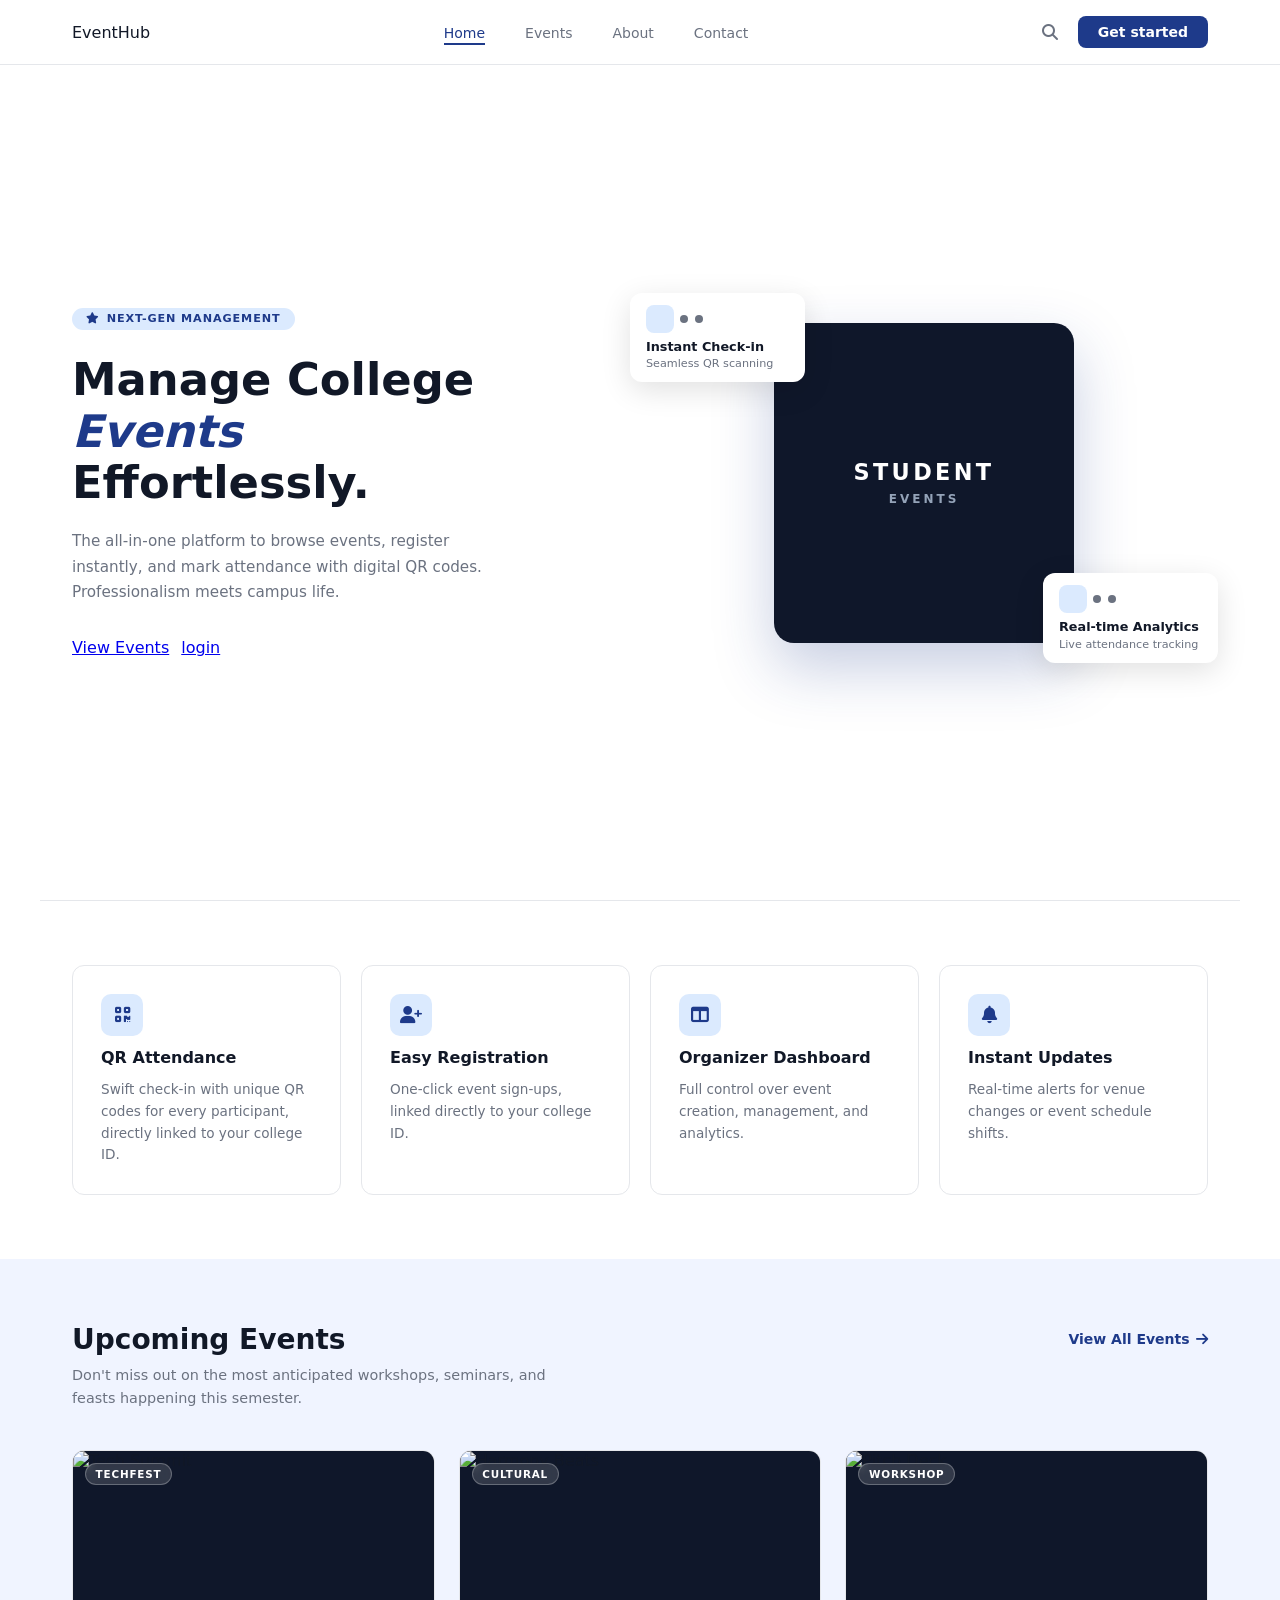
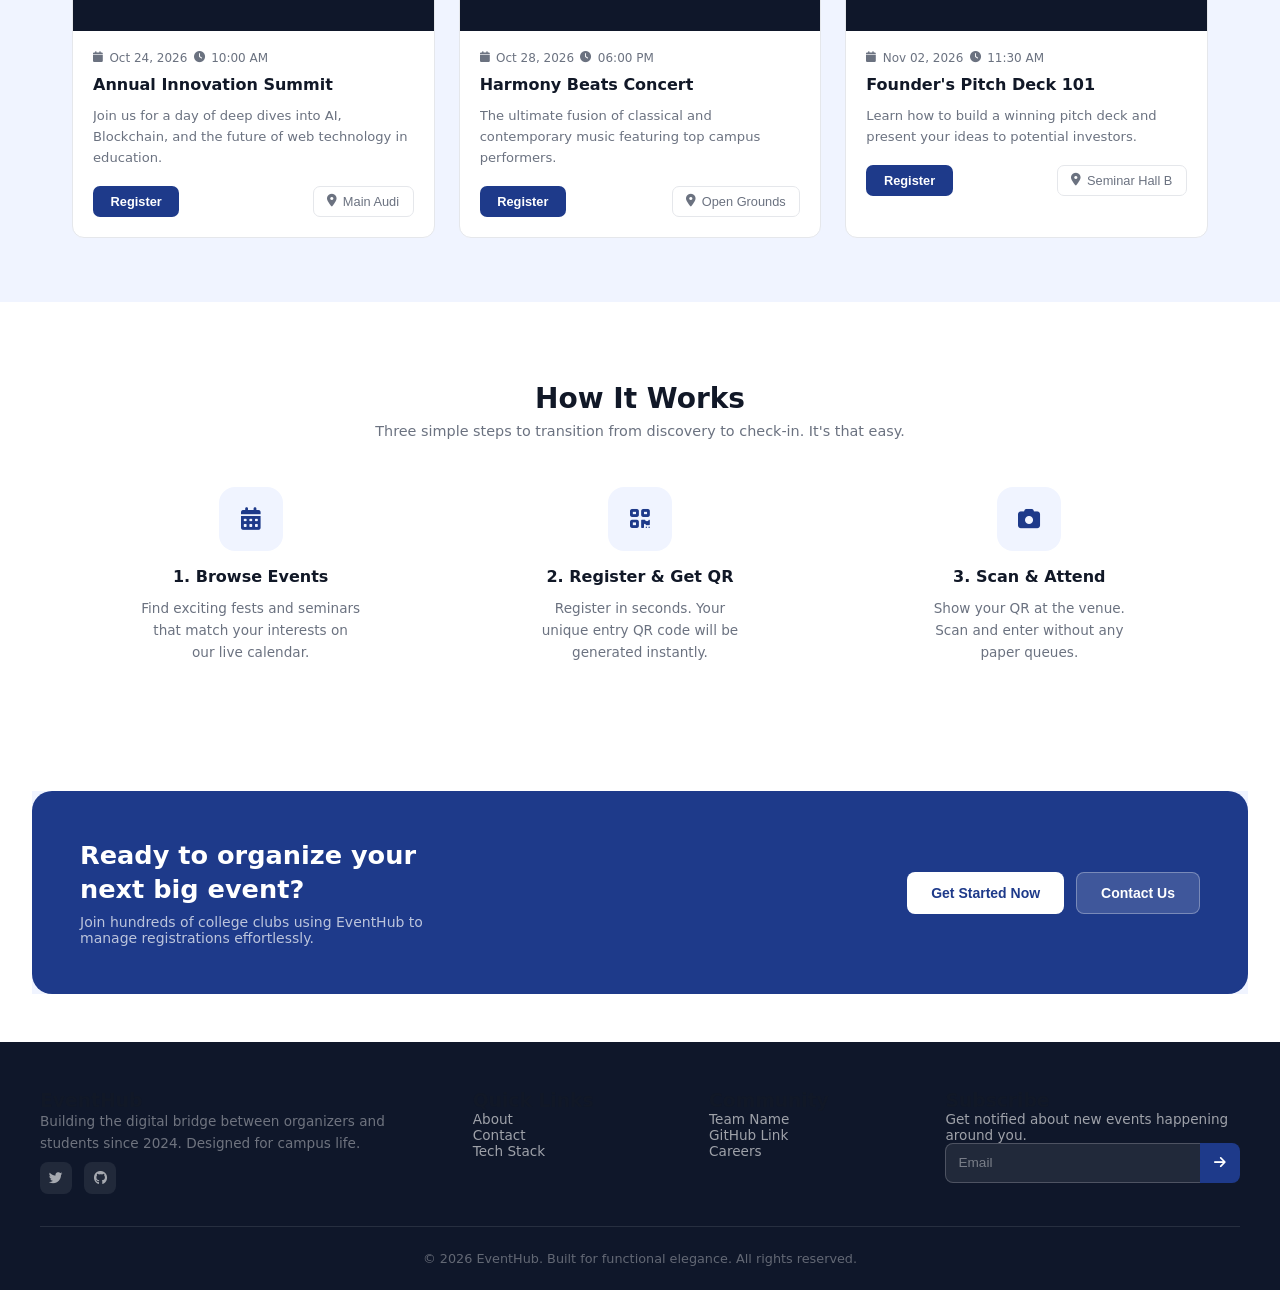
==== commit 81eeaa4d: "login , sign , student , admin" ====
--- a/index.html
+++ b/index.html
@@ -57,8 +57,9 @@
                 Professionalism meets campus life.
             </p>
             <div class="hero-button">
-                <button>View Events</button>
-                <button>Login</button>
+                <a href="#events" class="border border-black p-2 rounded-full bg-primary/30 hover:bg-black hover:text-white">View
+                    Events</a>
+                <a href="asset/pages/login.html" class="border border-black p-2 rounded-full w-20 hover:bg-black hover:text-white">login</a>
             </div>
         </div>
         <div class="hero-image">
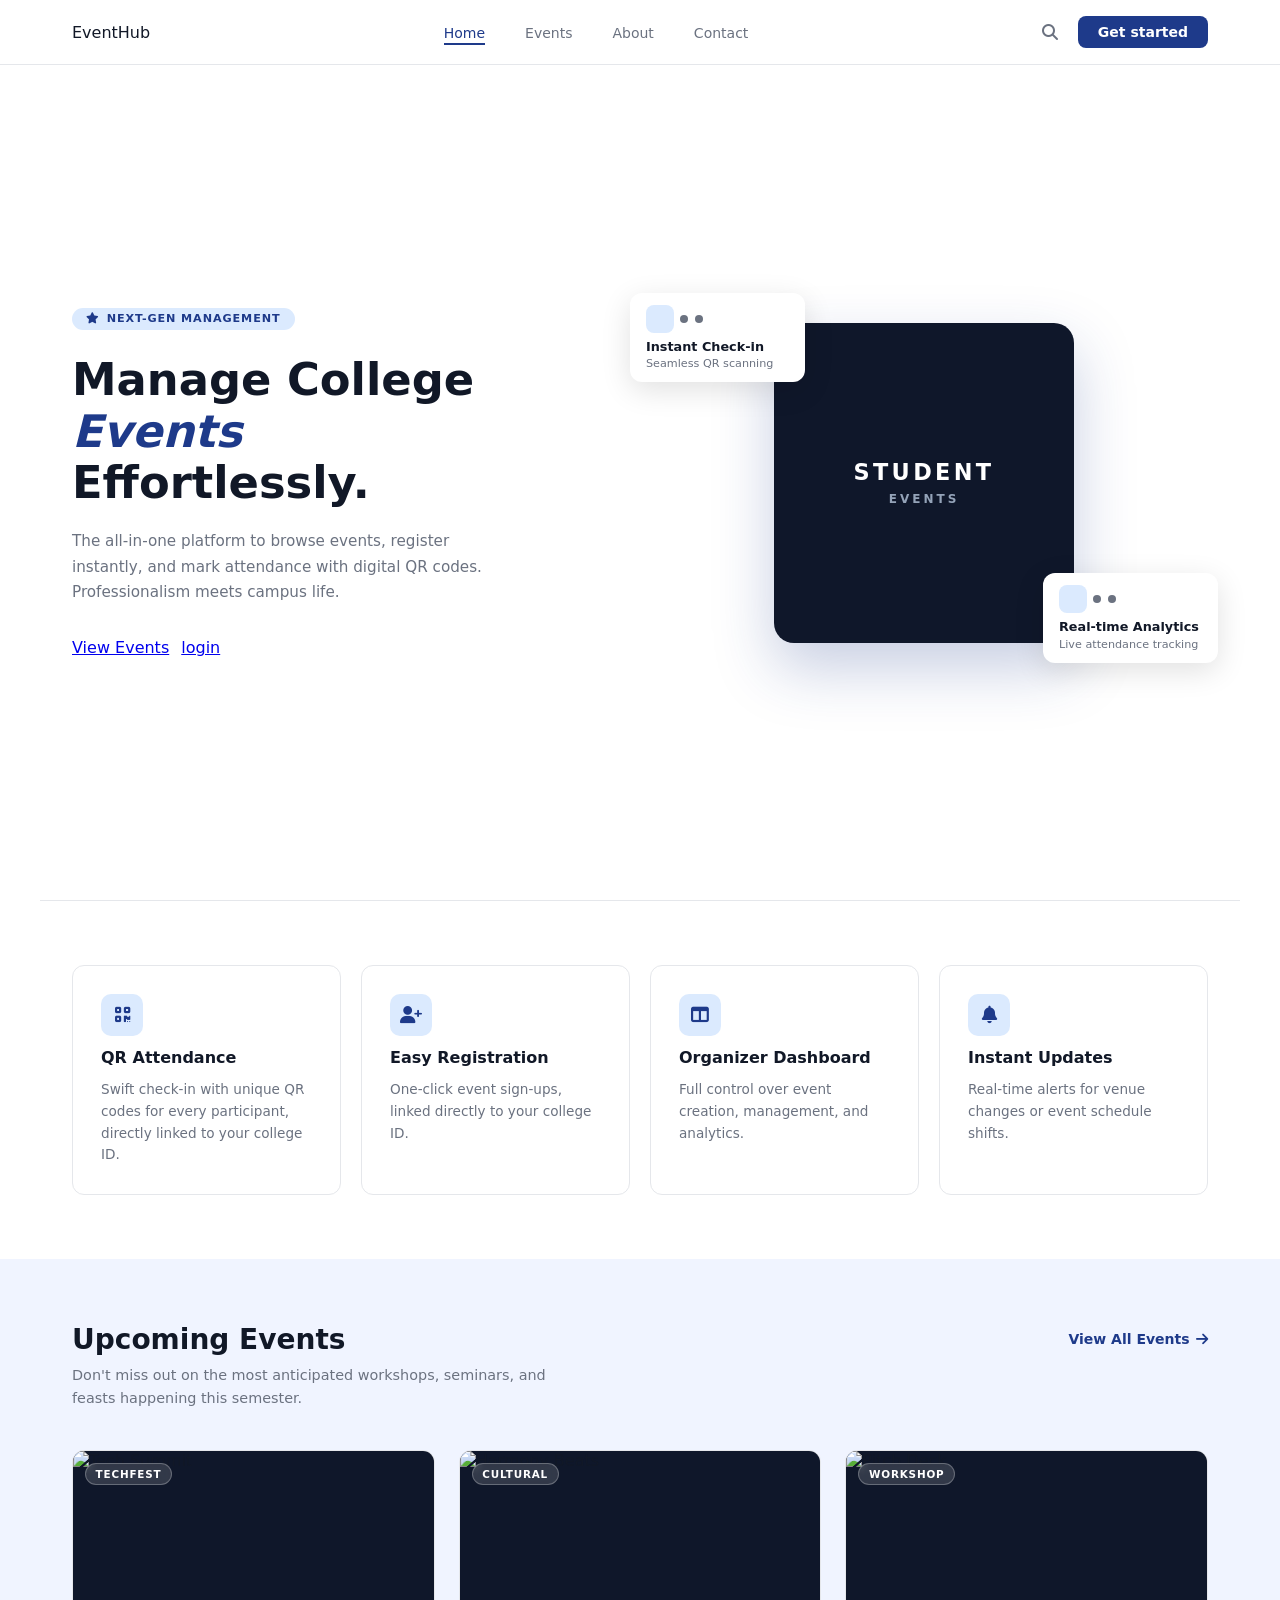
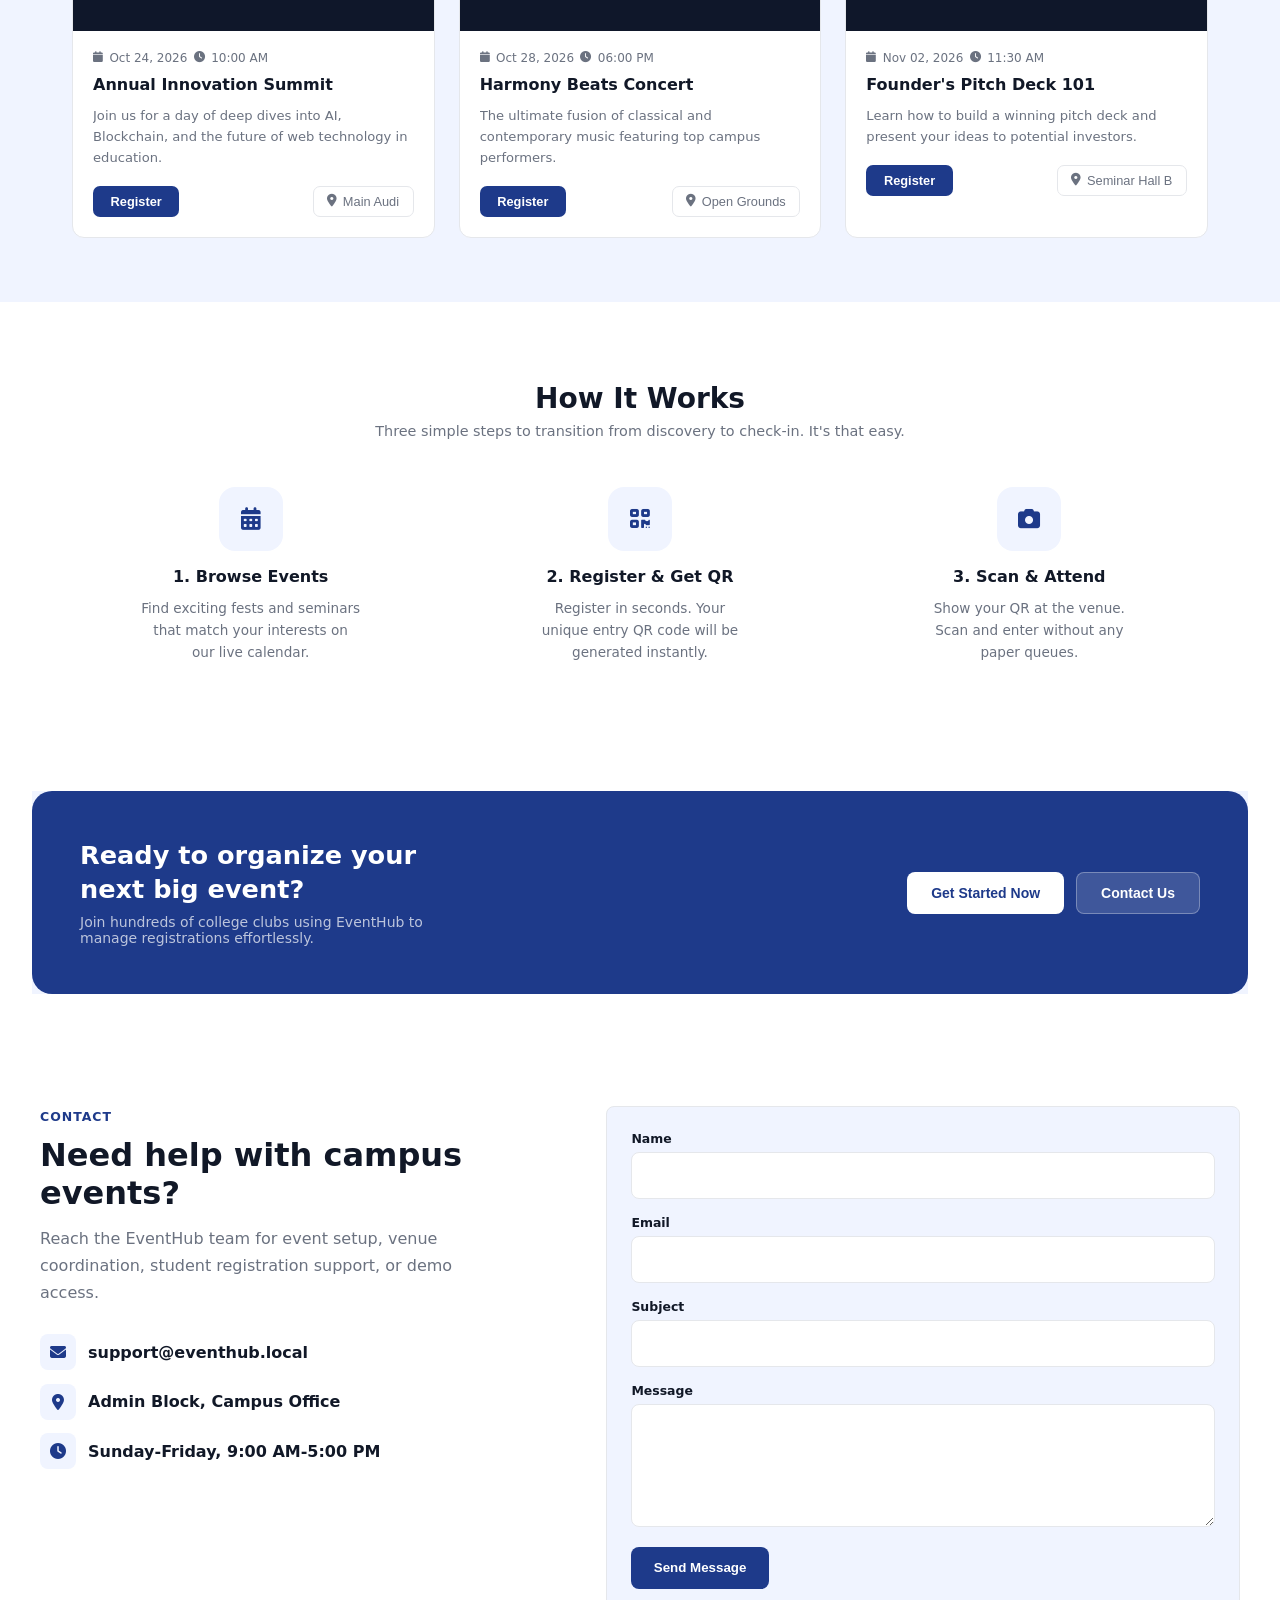
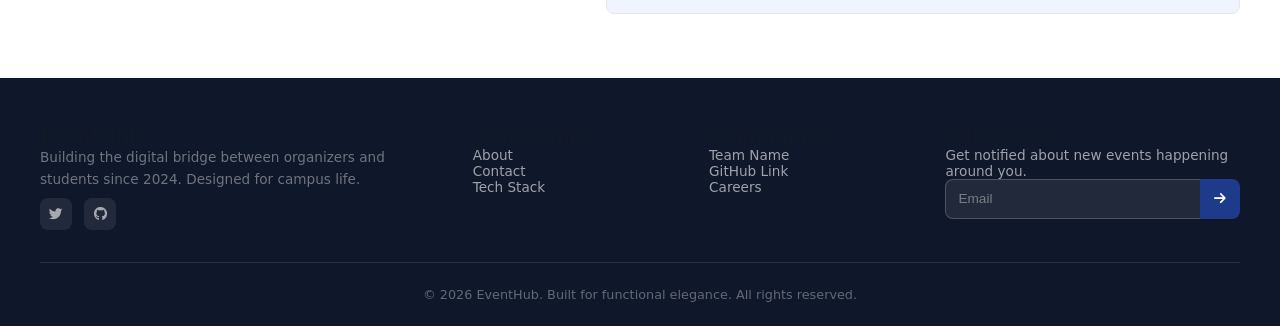
==== commit b60e9d9b: "updated" ====
--- a/index.html
+++ b/index.html
@@ -244,9 +244,53 @@
                 <p>Join hundreds of college clubs using EventHub to manage registrations effortlessly.</p>
             </div>
             <div class="cta-buttons">
-                <button>Get Started Now</button>
-                <button>Contact Us</button>
-            </div>
+                <button onclick="window.location.href='asset/pages/login.html'">Get Started Now</button>
+                <button onclick="window.location.href='#contact'">Contact Us</button>
+            </div>
+        </div>
+    </section>
+
+    <!-- CONTACT SECTION -->
+    <section id="contact">
+        <div class="contact-wrapper">
+            <div class="contact-intro">
+                <span>Contact</span>
+                <h2>Need help with campus events?</h2>
+                <p>Reach the EventHub team for event setup, venue coordination, student registration support, or demo access.</p>
+                <div class="contact-methods">
+                    <div>
+                        <i class="fa fa-envelope"></i>
+                        <span>support@eventhub.local</span>
+                    </div>
+                    <div>
+                        <i class="fa fa-location-dot"></i>
+                        <span>Admin Block, Campus Office</span>
+                    </div>
+                    <div>
+                        <i class="fa fa-clock"></i>
+                        <span>Sunday-Friday, 9:00 AM-5:00 PM</span>
+                    </div>
+                </div>
+            </div>
+            <form class="contact-form" onsubmit="event.preventDefault(); this.reset(); alert('Thanks. We will contact you soon.');">
+                <div>
+                    <label for="contactName">Name</label>
+                    <input type="text" id="contactName" required>
+                </div>
+                <div>
+                    <label for="contactEmail">Email</label>
+                    <input type="email" id="contactEmail" required>
+                </div>
+                <div>
+                    <label for="contactSubject">Subject</label>
+                    <input type="text" id="contactSubject" required>
+                </div>
+                <div>
+                    <label for="contactMessage">Message</label>
+                    <textarea id="contactMessage" rows="5" required></textarea>
+                </div>
+                <button type="submit">Send Message</button>
+            </form>
         </div>
     </section>
 
@@ -265,7 +309,7 @@
             <div class="flex flex-col gap-4">
                 <h3 class="font-bold text-white text-base">Quick Links</h3>
                 <a href="#" class="footer-links">About</a>
-                <a href="#" class="footer-links">Contact</a>
+                <a href="#contact" class="footer-links">Contact</a>
                 <a href="#" class="footer-links">Tech Stack</a>
             </div>
 
@@ -291,4 +335,4 @@
     </footer>
 
 </body>
-</html>+</html>
--- a/asset/css/home.css
+++ b/asset/css/home.css
@@ -692,6 +692,126 @@
 /* ══════════════════════════════
    FOOTER
 ══════════════════════════════ */
+#contact {
+    padding: 4rem 2rem;
+    background: var(--white);
+}
+
+.contact-wrapper {
+    max-width: 1200px;
+    margin: 0 auto;
+    display: grid;
+    grid-template-columns: 0.9fr 1.1fr;
+    gap: 3rem;
+    align-items: start;
+}
+
+.contact-intro > span {
+    display: inline-block;
+    color: var(--primary);
+    font-size: 0.78rem;
+    font-weight: 800;
+    text-transform: uppercase;
+    letter-spacing: 0.08em;
+    margin-bottom: 0.75rem;
+}
+
+.contact-intro h2 {
+    font-size: 2rem;
+    font-weight: 800;
+    color: var(--text);
+    line-height: 1.2;
+    margin-bottom: 0.75rem;
+}
+
+.contact-intro p {
+    color: var(--muted);
+    line-height: 1.7;
+    max-width: 460px;
+}
+
+.contact-methods {
+    margin-top: 1.75rem;
+    display: grid;
+    gap: 0.85rem;
+}
+
+.contact-methods div {
+    display: flex;
+    align-items: center;
+    gap: 0.75rem;
+    color: var(--text);
+    font-weight: 600;
+}
+
+.contact-methods i {
+    width: 36px;
+    height: 36px;
+    border-radius: 8px;
+    background: var(--bg-light);
+    color: var(--primary);
+    display: flex;
+    align-items: center;
+    justify-content: center;
+}
+
+.contact-form {
+    border: 1px solid var(--border);
+    border-radius: 8px;
+    padding: 1.5rem;
+    display: grid;
+    gap: 1rem;
+    background: var(--bg-light);
+}
+
+.contact-form label {
+    display: block;
+    font-size: 0.78rem;
+    font-weight: 700;
+    color: var(--text);
+    margin-bottom: 0.4rem;
+}
+
+.contact-form input,
+.contact-form textarea {
+    width: 100%;
+    border: 1px solid var(--border);
+    border-radius: 8px;
+    padding: 0.8rem 0.9rem;
+    font: inherit;
+    color: var(--text);
+    background: var(--white);
+    outline: none;
+}
+
+.contact-form input:focus,
+.contact-form textarea:focus {
+    border-color: var(--primary);
+    box-shadow: 0 0 0 3px rgba(30, 58, 138, 0.12);
+}
+
+.contact-form button {
+    justify-self: start;
+    border: none;
+    border-radius: 8px;
+    background: var(--primary);
+    color: var(--white);
+    padding: 0.85rem 1.4rem;
+    font-weight: 800;
+    cursor: pointer;
+}
+
+@media (max-width: 820px) {
+    .contact-wrapper {
+        grid-template-columns: 1fr;
+        gap: 2rem;
+    }
+
+    #contact {
+        padding: 3rem 1.25rem;
+    }
+}
+
 footer {
     background: #0f172a;
     padding: 3rem 2rem 1.5rem;
@@ -813,4 +933,4 @@
 ══════════════════════════════ */
 section:nth-of-type(even) {
     background: var(--bg-light);
-}+}
